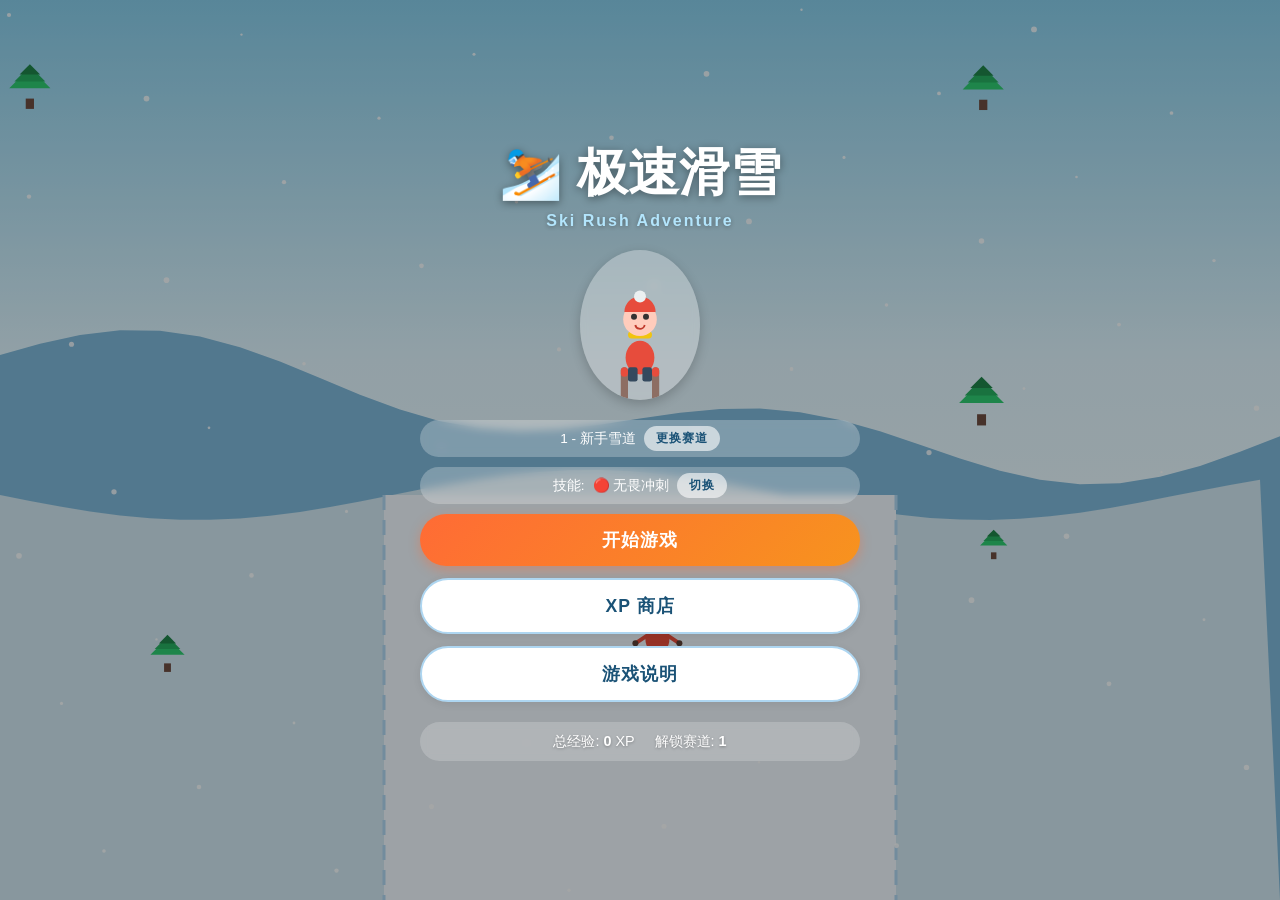
==== index.html @ 7b494aaa "feat: initial commit of Ski Rush skiing game" ====
<!DOCTYPE html>
<html lang="zh-CN">
<head>
    <meta charset="UTF-8">
    <meta name="viewport" content="width=device-width, initial-scale=1.0, user-scalable=no">
    <title>极速滑雪 - Ski Rush</title>
    <link rel="stylesheet" href="css/style.css">
</head>
<body>
    <!-- 主菜单 -->
    <div id="main-menu" class="screen active">
        <canvas id="menu-bg-canvas" class="menu-bg"></canvas>
        <div class="menu-overlay"></div>

        <div class="menu-content">
            <h1>⛷️ 极速滑雪</h1>
            <p class="subtitle">Ski Rush Adventure</p>
            <div class="character-preview">
                <canvas id="preview-canvas" width="120" height="150"></canvas>
            </div>
            <div id="track-info-bar" class="track-info-bar">
                <span id="menu-current-track">赛道 1 - 新手雪道</span>
                <button id="btn-change-track" class="btn btn-small">更换赛道</button>
            </div>
            <div id="skill-info-bar" class="track-info-bar">
                <span>技能:</span>
                <span id="menu-current-skill">🔴 无畏冲刺</span>
                <button id="btn-change-skill" class="btn btn-small">切换</button>
            </div>
            <div class="menu-buttons">
                <button id="btn-play" class="btn btn-primary">开始游戏</button>
                <button id="btn-shop" class="btn btn-secondary">XP 商店</button>
                <button id="btn-help" class="btn btn-secondary">游戏说明</button>
            </div>
            <div class="player-stats">
                <span>总经验: <strong id="menu-xp">0</strong> XP</span>
                <span>解锁赛道: <strong id="menu-level">1</strong></span>
            </div>
        </div>
    </div>

    <!-- 游戏画布区域 -->
    <div id="game-container" class="screen">
        <canvas id="game-canvas"></canvas>

        <!-- HUD -->
        <div id="hud" class="hud hidden">
            <div class="hud-top">
                <div class="hud-left">
                    <div class="hud-item">
                        <span class="hud-icon">⚡</span>
                        <span id="hud-speed">0</span> km/h
                    </div>
                    <div class="hud-item">
                        <span class="hud-icon">📍</span>
                        <span id="hud-distance">0.0</span> km
                    </div>
                </div>
                <div class="hud-center">
                    <div class="track-badge">赛道 <span id="hud-track">1</span></div>
                    <div id="hud-offroad" class="hud-offroad hidden">
                        <span>⚠️ 离开雪道!</span>
                        <span id="hud-offroad-timer">10</span>s 后扣 XP
                    </div>
                </div>
                <div class="hud-right">
                    <div class="hud-item coins">
                        <span class="hud-icon">⭐</span>
                        <span id="hud-xp">+0</span> XP
                    </div>
                </div>
            </div>

            <!-- 技能圆形按钮区域 -->
            <div id="skill-bar" class="skill-bar hidden">
                <div class="skill-circle-wrapper" id="skill-wrapper-desk">
                    <svg class="skill-ring" viewBox="0 0 72 72">
                        <circle class="skill-ring-bg" cx="36" cy="36" r="32"/>
                        <circle id="skill-ring-progress" class="skill-ring-progress" cx="36" cy="36" r="32"/>
                    </svg>
                    <button id="btn-skill" class="skill-circle-btn">🔴</button>
                    <span id="skill-timer" class="skill-timer hidden"></span>
                </div>
            </div>
        </div>

        <!-- 移动端触控区 -->
        <div id="mobile-controls" class="mobile-controls hidden">
            <div id="touch-left" class="touch-zone touch-left"></div>
            <div id="touch-right" class="touch-zone touch-right"></div>
            <!-- 移动端技能按钮（圆形进度） -->
            <div id="mobile-skill-wrapper" class="mobile-skill-wrapper">
                <div class="skill-circle-wrapper" style="width: 64px; height: 64px;">
                    <svg class="skill-ring" viewBox="0 0 72 72" style="width: 64px; height: 64px;">
                        <circle class="skill-ring-bg" cx="36" cy="36" r="32"/>
                        <circle id="skill-ring-progress-mobile" class="skill-ring-progress" cx="36" cy="36" r="32"/>
                    </svg>
                    <button id="btn-mobile-skill" class="skill-circle-btn" style="width: 56px; height: 56px; font-size: 1.4rem;">🔴</button>
                    <span id="skill-timer-mobile" class="skill-timer hidden" style="font-size: 0.9rem;"></span>
                </div>
            </div>
            <button id="btn-accelerate" class="btn-accelerate">⏩</button>
        </div>

        <!-- 桌面端提示 -->
        <div id="desktop-hint" class="desktop-hint hidden">
            <kbd>←</kbd><kbd>→</kbd> 转向　<kbd>↑</kbd> 加速　<kbd>Space</kbd> 技能
        </div>

        <!-- 结算弹窗 -->
        <div id="result-modal" class="modal hidden">
            <div class="modal-content">
                <h2>🏔️ 滑行结束</h2>
                <div class="result-stats">
                    <div class="result-item">
                        <span>赛道</span>
                        <strong id="result-track">赛道 1 - 新手雪道</strong>
                    </div>
                    <div class="result-item">
                        <span>滑行距离</span>
                        <strong id="result-distance">0.0 km</strong>
                    </div>
                    <div class="result-item">
                        <span>本局经验</span>
                        <strong id="result-xp">+0 XP</strong>
                    </div>
                </div>
                <div class="modal-buttons">
                    <button id="btn-restart" class="btn btn-primary">再来一局</button>
                    <button id="btn-menu" class="btn btn-secondary">返回菜单</button>
                </div>
            </div>
        </div>

        <!-- 暂停菜单 -->
        <div id="pause-modal" class="modal hidden">
            <div class="modal-content">
                <h2>⏸️ 暂停</h2>
                <div class="modal-buttons">
                    <button id="btn-resume" class="btn btn-primary">继续游戏</button>
                    <button id="btn-end-run" class="btn btn-secondary" style="background:#e74c3c;color:white;border:none;">结束滑行</button>
                    <button id="btn-pause-menu" class="btn btn-secondary">返回菜单</button>
                </div>
            </div>
        </div>
    </div>

    <!-- XP 商店弹窗 -->
    <div id="shop-modal" class="modal hidden">
        <div class="modal-content shop-content">
            <h2>🛍️ XP 商店</h2>
            <p class="shop-coins">当前经验: <strong id="shop-xp">0</strong> XP</p>
            <div class="shop-tabs">
                <button id="tab-track" class="shop-tab active">赛道</button>
                <button id="tab-outfit" class="shop-tab">滑雪服</button>
            </div>
            <div id="shop-items" class="shop-items"></div>
            <button id="btn-close-shop" class="btn btn-secondary">关闭</button>
        </div>
    </div>

    <!-- 赛道选择弹窗 -->
    <div id="track-modal" class="modal hidden">
        <div class="modal-content shop-content">
            <h2>🏔️ 选择赛道</h2>
            <p class="shop-coins">总经验: <strong id="track-select-xp">0</strong> XP</p>
            <div id="track-items" class="shop-items"></div>
            <button id="btn-close-track" class="btn btn-secondary">关闭</button>
        </div>
    </div>

    <!-- 技能选择弹窗 -->
    <div id="skill-modal" class="modal hidden">
        <div class="modal-content shop-content">
            <h2>🧙 选择技能小人</h2>
            <p class="shop-coins">每局可携带一个技能上场，按空格键触发</p>
            <div id="skill-items" class="shop-items"></div>
            <button id="btn-close-skill" class="btn btn-secondary">关闭</button>
        </div>
    </div>

    <!-- 帮助弹窗 -->
    <div id="help-modal" class="modal hidden">
        <div class="modal-content">
            <h2>📖 游戏说明</h2>
            <div class="help-text">
                <p><strong>操作方式:</strong></p>
                <ul>
                    <li>键盘 <kbd>←</kbd> <kbd>→</kbd> 或 <kbd>A</kbd> <kbd>D</kbd> 控制左右方向</li>
                    <li>按住 <kbd>↑</kbd> 上键加速滑行</li>
                    <li>按 <kbd>Space</kbd> 空格键触发技能</li>
                </ul>
                <p><strong>游戏规则:</strong></p>
                <ul>
                    <li>游戏开始前在主界面<strong>选择赛道和技能</strong>，撞障碍即结束</li>
                    <li>滑行中获得经验值（XP），可用 XP 解锁更高级的赛道和滑雪服</li>
                    <li>4个技能小人各有独特能力，冷却10秒，统一按空格触发：</li>
                    <ul>
                        <li>🔴 无畏冲刺：3秒无敌冲刺</li>
                        <li>🔵 急冻术：冻结移动障碍5秒</li>
                        <li>🟢 幽灵形态：碰撞体积减半5秒</li>
                        <li>🟡 经验加速：XP翻倍8秒</li>
                    </ul>
                    <li>1~5 级赛道：障碍<strong>数量</strong>越来越多；5 级后障碍<strong>难度</strong>越来越高</li>
                    <li>离开雪道会大幅减速，每 10 秒扣 1 XP</li>
                </ul>
            </div>
            <button id="btn-close-help" class="btn btn-secondary">知道了</button>
        </div>
    </div>

    <script src="js/constants.js"></script>
    <script src="js/storage.js"></script>
    <script src="js/utils.js"></script>
    <script src="js/player.js"></script>
    <script src="js/world.js"></script>
    <script src="js/game.js"></script>
    <script src="js/ui.js"></script>
    <script src="js/main.js"></script>
</body>
</html>
---- css/style.css ----
/* === 基础重置 === */
* {
    margin: 0;
    padding: 0;
    box-sizing: border-box;
    -webkit-tap-highlight-color: transparent;
    user-select: none;
}

html, body {
    width: 100%;
    height: 100%;
    overflow: hidden;
    background: #1a2a3a;
    font-family: 'Segoe UI', 'PingFang SC', 'Microsoft YaHei', sans-serif;
}

/* === 通用样式 === */
.hidden {
    display: none !important;
}

.screen {
    position: absolute;
    top: 0;
    left: 0;
    width: 100%;
    height: 100%;
    display: none;
}

.screen.active {
    display: flex;
    align-items: center;
    justify-content: center;
}

/* === 主菜单 === */
#main-menu {
    position: relative;
    flex-direction: column;
    overflow: hidden;
}

.menu-bg {
    position: absolute;
    top: 0;
    left: 0;
    width: 100%;
    height: 100%;
    z-index: 0;
}

.menu-overlay {
    position: absolute;
    top: 0;
    left: 0;
    width: 100%;
    height: 100%;
    background: rgba(0,0,0,0.35);
    z-index: 1;
}

.menu-content {
    position: relative;
    z-index: 2;
    text-align: center;
    padding: 20px;
    max-width: 480px;
    width: 100%;
}

.menu-content h1 {
    font-size: 2.5rem;
    color: white;
    text-shadow: 0 2px 8px rgba(0,0,0,0.4);
    margin-bottom: 4px;
}

.subtitle {
    font-size: 1rem;
    color: #b3e5fc;
    font-weight: 600;
    letter-spacing: 2px;
    margin-bottom: 20px;
    text-shadow: 0 1px 4px rgba(0,0,0,0.3);
}

.character-preview {
    margin-bottom: 16px;
}

#preview-canvas {
    background: rgba(255,255,255,0.3);
    border-radius: 50%;
    box-shadow: 0 4px 12px rgba(0,0,0,0.2);
    backdrop-filter: blur(4px);
}

.menu-buttons {
    display: flex;
    flex-direction: column;
    gap: 12px;
    margin-bottom: 20px;
}

.btn {
    padding: 14px 32px;
    font-size: 1.1rem;
    font-weight: 700;
    border: none;
    border-radius: 50px;
    cursor: pointer;
    transition: transform 0.15s, box-shadow 0.15s, filter 0.15s;
    letter-spacing: 1px;
    touch-action: manipulation;
}

.btn:hover {
    transform: translateY(-2px);
    box-shadow: 0 6px 16px rgba(0,0,0,0.2);
}

.btn:active {
    transform: translateY(0);
}

.btn-primary {
    background: linear-gradient(135deg, #ff6b35, #f7931e);
    color: white;
    box-shadow: 0 4px 12px rgba(255,107,53,0.4);
}

.btn-secondary {
    background: white;
    color: #1a5276;
    border: 2px solid #aed6f1;
    box-shadow: 0 2px 8px rgba(0,0,0,0.08);
}

.player-stats {
    display: flex;
    justify-content: center;
    gap: 20px;
    font-size: 0.9rem;
    color: white;
    background: rgba(255,255,255,0.2);
    padding: 10px 20px;
    border-radius: 24px;
    backdrop-filter: blur(4px);
    text-shadow: 0 1px 3px rgba(0,0,0,0.3);
}

.track-info-bar {
    display: flex;
    align-items: center;
    justify-content: center;
    gap: 8px;
    margin-bottom: 10px;
    font-size: 0.85rem;
    color: white;
    background: rgba(255,255,255,0.25);
    padding: 6px 14px;
    border-radius: 24px;
    backdrop-filter: blur(4px);
}

.btn-small {
    padding: 4px 12px;
    font-size: 0.75rem;
    border-radius: 20px;
    background: rgba(255,255,255,0.6);
    color: #1a5276;
    border: none;
    font-weight: 700;
    cursor: pointer;
}

/* === 游戏容器 === */
#game-container {
    background: #fff;
}

#game-canvas {
    display: block;
    width: 100%;
    height: 100%;
    cursor: none;
}

/* === HUD === */
.hud {
    position: absolute;
    top: 0;
    left: 0;
    width: 100%;
    padding: 12px 16px;
    pointer-events: none;
    z-index: 10;
}

.hud-top {
    display: flex;
    justify-content: space-between;
    align-items: flex-start;
}

.hud-left, .hud-right {
    display: flex;
    flex-direction: column;
    gap: 8px;
}

.hud-item {
    background: rgba(0,0,0,0.5);
    color: white;
    padding: 6px 12px;
    border-radius: 20px;
    font-size: 0.85rem;
    font-weight: 600;
    backdrop-filter: blur(4px);
}

.hud-icon {
    margin-right: 4px;
}

.track-badge {
    background: linear-gradient(135deg, #e74c3c, #c0392b);
    color: white;
    padding: 8px 16px;
    border-radius: 20px;
    font-size: 0.9rem;
    font-weight: 700;
    box-shadow: 0 2px 8px rgba(231,76,60,0.4);
}

.hud-offroad {
    margin-top: 8px;
    background: rgba(192, 57, 43, 0.9);
    color: white;
    padding: 6px 12px;
    border-radius: 12px;
    font-size: 0.78rem;
    font-weight: 700;
    text-align: center;
    animation: pulseWarning 1s infinite;
    backdrop-filter: blur(4px);
}

.hud-offroad span {
    display: block;
}

@keyframes pulseWarning {
    0%   { transform: scale(1); opacity: 1; }
    50%  { transform: scale(1.03); opacity: 0.85; }
    100% { transform: scale(1); opacity: 1; }
}

/* === 技能栏 === */
.skill-bar {
    position: absolute;
    bottom: 20px;
    left: 20px;
    display: flex;
    align-items: center;
    gap: 10px;
    pointer-events: auto;
    z-index: 20;
}

/* 圆形技能按钮 + SVG 环形冷却进度 */
.skill-circle-wrapper {
    position: relative;
    width: 72px;
    height: 72px;
}

.skill-ring {
    position: absolute;
    top: 0;
    left: 0;
    width: 100%;
    height: 100%;
    transform: rotate(-90deg);
}

.skill-ring-bg {
    fill: none;
    stroke: rgba(255,255,255,0.3);
    stroke-width: 4;
}

.skill-ring-progress {
    fill: none;
    stroke: currentColor;
    stroke-width: 4;
    stroke-linecap: round;
    stroke-dasharray: 201; /* 2 * PI * 32 */
    stroke-dashoffset: 0;
    transition: stroke-dashoffset 0.1s linear;
}

.skill-circle-btn {
    position: absolute;
    top: 50%;
    left: 50%;
    transform: translate(-50%, -50%);
    width: 60px;
    height: 60px;
    border-radius: 50%;
    border: 2px solid rgba(255,255,255,0.6);
    background: rgba(0,0,0,0.6);
    color: white;
    font-size: 1.6rem;
    display: flex;
    align-items: center;
    justify-content: center;
    cursor: pointer;
    transition: transform 0.1s;
}

.skill-circle-btn:active {
    transform: translate(-50%, -50%) scale(0.92);
}

.skill-circle-btn:disabled {
    opacity: 0.8;
    cursor: not-allowed;
}

.skill-timer {
    position: absolute;
    top: 50%;
    left: 50%;
    transform: translate(-50%, -50%);
    color: white;
    font-size: 1rem;
    font-weight: 700;
    text-shadow: 0 1px 3px rgba(0,0,0,0.8);
    pointer-events: none;
}

.skill-label {
    display: flex;
    flex-direction: column;
    gap: 2px;
}

.skill-label span:first-child {
    font-size: 0.85rem;
    color: white;
    font-weight: 700;
    text-shadow: 0 1px 3px rgba(0,0,0,0.5);
}

.skill-status {
    font-size: 0.75rem;
    color: #a0e0a0;
    text-shadow: 0 1px 3px rgba(0,0,0,0.5);
}

.skill-status.active {
    color: #ffd700;
    animation: pulseWarning 0.8s infinite;
}

.skill-status.cooldown {
    color: #ff8a80;
}

/* === 移动端控制 === */
.mobile-controls {
    position: absolute;
    bottom: 0;
    left: 0;
    width: 100%;
    height: 180px;
    z-index: 20;
    display: flex;
    pointer-events: none;
}

.touch-zone {
    flex: 1;
    pointer-events: auto;
}

.touch-left:active, .touch-right:active {
    background: rgba(255,255,255,0.08);
}

.btn-accelerate {
    position: absolute;
    bottom: 20px;
    right: 20px;
    width: 90px;
    height: 90px;
    border-radius: 50%;
    border: none;
    background: linear-gradient(135deg, #ff6b35, #f7931e);
    color: white;
    font-size: 0.85rem;
    font-weight: 700;
    box-shadow: 0 4px 12px rgba(255,107,53,0.4);
    pointer-events: auto;
    display: flex;
    align-items: center;
    justify-content: center;
    line-height: 1.2;
}

.btn-accelerate:active {
    transform: scale(0.95);
    background: linear-gradient(135deg, #e55a2b, #e0851a);
}

.mobile-skill-wrapper {
    position: absolute;
    bottom: 20px;
    left: 50%;
    transform: translateX(-50%);
    pointer-events: auto;
}

.btn-mobile-skill {
    width: 56px;
    height: 56px;
    border-radius: 50%;
    border: 2px solid rgba(255,255,255,0.8);
    background: rgba(0,0,0,0.6);
    color: white;
    font-size: 1.2rem;
    display: flex;
    align-items: center;
    justify-content: center;
    cursor: pointer;
}

.desktop-hint {
    position: absolute;
    bottom: 16px;
    left: 50%;
    transform: translateX(-50%);
    background: rgba(0,0,0,0.5);
    color: white;
    padding: 8px 16px;
    border-radius: 20px;
    font-size: 0.8rem;
    z-index: 10;
    pointer-events: none;
}

/* === 弹窗 === */
.modal {
    position: absolute;
    top: 0;
    left: 0;
    width: 100%;
    height: 100%;
    background: rgba(0,0,0,0.6);
    display: flex;
    align-items: center;
    justify-content: center;
    z-index: 100;
    backdrop-filter: blur(4px);
}

.modal-content {
    background: white;
    border-radius: 20px;
    padding: 28px 24px;
    max-width: 380px;
    width: 90%;
    text-align: center;
    box-shadow: 0 12px 40px rgba(0,0,0,0.3);
    animation: modalIn 0.3s ease-out;
}

@keyframes modalIn {
    from { opacity: 0; transform: scale(0.85) translateY(20px); }
    to { opacity: 1; transform: scale(1) translateY(0); }
}

.modal-content h2 {
    color: #1a5276;
    margin-bottom: 16px;
    font-size: 1.4rem;
}

.result-stats {
    display: flex;
    flex-direction: column;
    gap: 10px;
    margin-bottom: 20px;
}

.result-item {
    display: flex;
    justify-content: space-between;
    padding: 8px 12px;
    background: #f4f6f7;
    border-radius: 10px;
    font-size: 0.95rem;
    color: #555;
}

.result-item strong {
    color: #1a5276;
}

.result-item.highlight {
    background: linear-gradient(135deg, #fdebd0, #f9e79f);
    font-weight: 700;
    display: none;
}

.result-item.highlight.show {
    display: flex;
}

.modal-buttons {
    display: flex;
    flex-direction: column;
    gap: 10px;
}

/* === 商店 === */
.shop-content {
    max-width: 420px;
}

.shop-coins {
    font-size: 1rem;
    color: #c0392b;
    margin-bottom: 16px;
}

.shop-tabs {
    display: flex;
    gap: 8px;
    margin-bottom: 16px;
}

.shop-tab {
    flex: 1;
    padding: 10px;
    font-size: 0.9rem;
    font-weight: 600;
    border: 2px solid #aed6f1;
    background: white;
    color: #1a5276;
    border-radius: 12px;
    cursor: pointer;
    transition: all 0.2s;
}

.shop-tab.active {
    background: linear-gradient(135deg, #ff6b35, #f7931e);
    color: white;
    border-color: transparent;
    box-shadow: 0 2px 8px rgba(255,107,53,0.3);
}

.shop-items {
    display: flex;
    flex-direction: column;
    gap: 12px;
    margin-bottom: 20px;
    max-height: 50vh;
    overflow-y: auto;
    -webkit-overflow-scrolling: touch;
}

.shop-item {
    display: flex;
    align-items: center;
    gap: 14px;
    padding: 14px;
    background: #f8f9fa;
    border-radius: 14px;
    border: 2px solid transparent;
    transition: border-color 0.2s;
}

.shop-item.active-item {
    border-color: #27ae60;
    background: #eafaf1;
}

.shop-item-icon {
    width: 60px;
    height: 70px;
    flex-shrink: 0;
}

.shop-item-info {
    flex: 1;
    text-align: left;
}

.shop-item-info h3 {
    font-size: 1rem;
    color: #1a5276;
    margin-bottom: 2px;
}

.shop-item-info p {
    font-size: 0.8rem;
    color: #7f8c8d;
}

.shop-item-action {
    flex-shrink: 0;
}

.shop-item-action .btn {
    padding: 8px 18px;
    font-size: 0.85rem;
}

.owned-badge {
    background: #27ae60;
    color: white;
    padding: 6px 12px;
    border-radius: 20px;
    font-size: 0.8rem;
    font-weight: 700;
}

.equipped-badge {
    background: #3498db;
    color: white;
    padding: 6px 12px;
    border-radius: 20px;
    font-size: 0.8rem;
    font-weight: 700;
}

.locked-badge {
    background: #95a5a6;
    color: white;
    padding: 6px 12px;
    border-radius: 20px;
    font-size: 0.8rem;
    font-weight: 700;
}

.track-item-difficulty {
    display: flex;
    gap: 3px;
    margin-top: 4px;
}

.difficulty-dot {
    width: 8px;
    height: 8px;
    border-radius: 50%;
    background: #ddd;
}

.difficulty-dot.filled {
    background: #e74c3c;
}

/* === 帮助 === */
.help-text {
    text-align: left;
    font-size: 0.9rem;
    line-height: 1.7;
    color: #444;
    margin-bottom: 16px;
}

.help-text p {
    margin-top: 10px;
    font-weight: 700;
    color: #1a5276;
}

.help-text ul {
    padding-left: 20px;
    margin-top: 6px;
}

.help-text li {
    margin-bottom: 4px;
}

kbd {
    background: #eee;
    border: 1px solid #ccc;
    border-radius: 4px;
    padding: 2px 8px;
    font-size: 0.85rem;
    font-family: monospace;
}

/* === 响应式 === */
@media (min-width: 768px) {
    .menu-content h1 {
        font-size: 3.2rem;
    }

    .mobile-controls {
        display: none !important;
    }
}

@media (max-width: 767px) {
    .desktop-hint {
        display: none !important;
    }
}
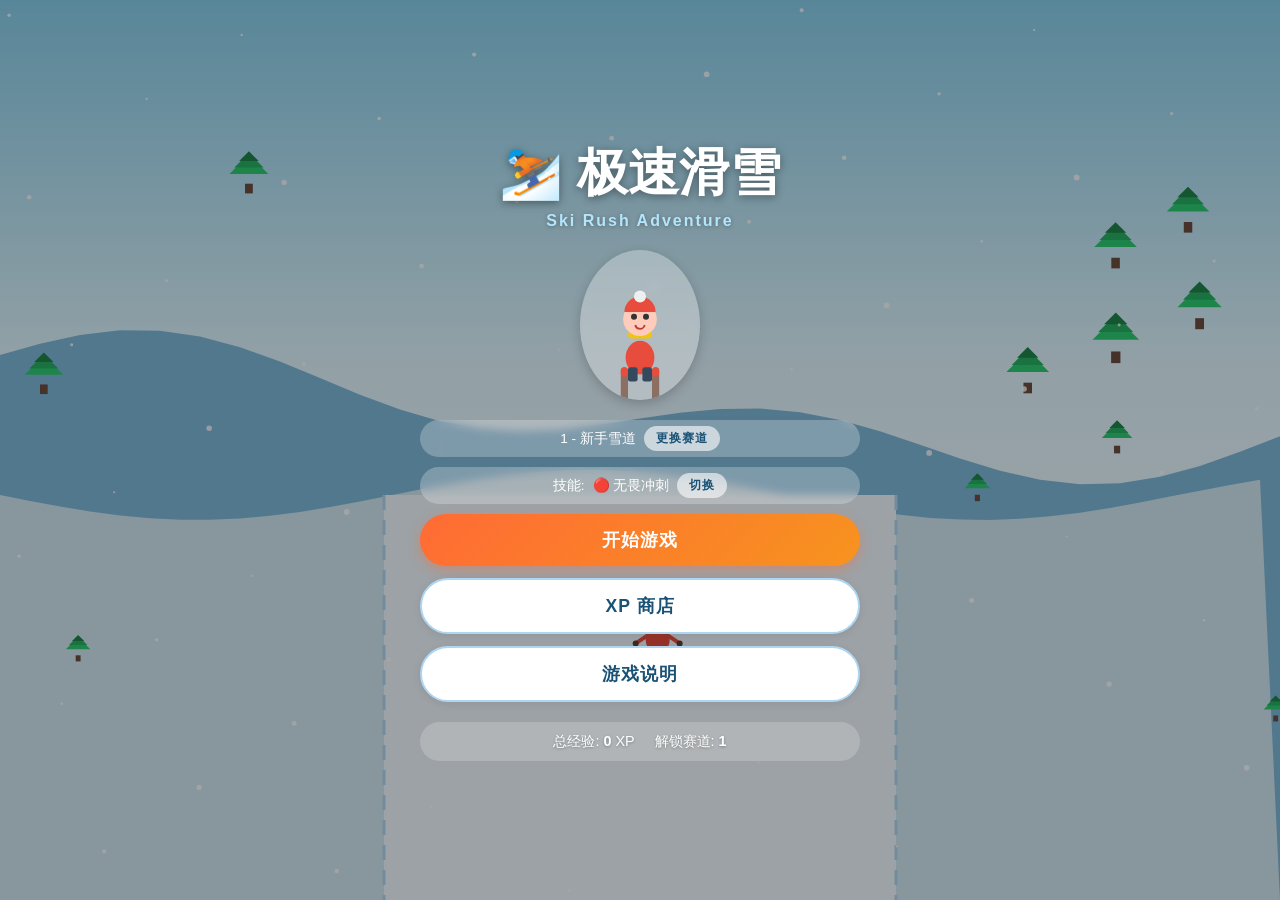
==== commit f0e34e95: "feat: add virtual joystick for mobile controls and fix track background disappearing bug" ====
--- a/index.html
+++ b/index.html
@@ -86,8 +86,12 @@
 
         <!-- 移动端触控区 -->
         <div id="mobile-controls" class="mobile-controls hidden">
-            <div id="touch-left" class="touch-zone touch-left"></div>
-            <div id="touch-right" class="touch-zone touch-right"></div>
+            <!-- 方向摇杆 -->
+            <div id="joystick-zone" class="joystick-zone">
+                <div id="joystick-base" class="joystick-base">
+                    <div id="joystick-knob" class="joystick-knob"></div>
+                </div>
+            </div>
             <!-- 移动端技能按钮（圆形进度） -->
             <div id="mobile-skill-wrapper" class="mobile-skill-wrapper">
                 <div class="skill-circle-wrapper" style="width: 64px; height: 64px;">
--- a/css/style.css
+++ b/css/style.css
@@ -391,6 +391,52 @@
     background: rgba(255,255,255,0.08);
 }
 
+/* 虚拟摇杆样式 */
+.joystick-zone {
+    position: absolute;
+    bottom: 20px;
+    left: 20px;
+    z-index: 20;
+    pointer-events: auto;
+}
+
+.joystick-base {
+    width: 110px;
+    height: 110px;
+    border-radius: 50%;
+    border: 3px solid rgba(255,255,255,0.4);
+    background: rgba(255,255,255,0.15);
+    backdrop-filter: blur(6px);
+    position: relative;
+    display: flex;
+    align-items: center;
+    justify-content: center;
+}
+
+.joystick-knob {
+    width: 44px;
+    height: 44px;
+    border-radius: 50%;
+    background: rgba(255,255,255,0.85);
+    box-shadow: 0 2px 10px rgba(0,0,0,0.25);
+    position: absolute;
+    top: 50%;
+    left: 50%;
+    transform: translate(-50%, -50%);
+    transition: none;
+    pointer-events: none;
+}
+
+.joystick-base.active {
+    background: rgba(255,255,255,0.22);
+    border-color: rgba(255,255,255,0.55);
+}
+
+.joystick-knob.moving {
+    background: rgba(255,255,255,0.95);
+}
+
+/* 加速按钮稍微上移，避免和摇杆在窄屏上打架 */
 .btn-accelerate {
     position: absolute;
     bottom: 20px;
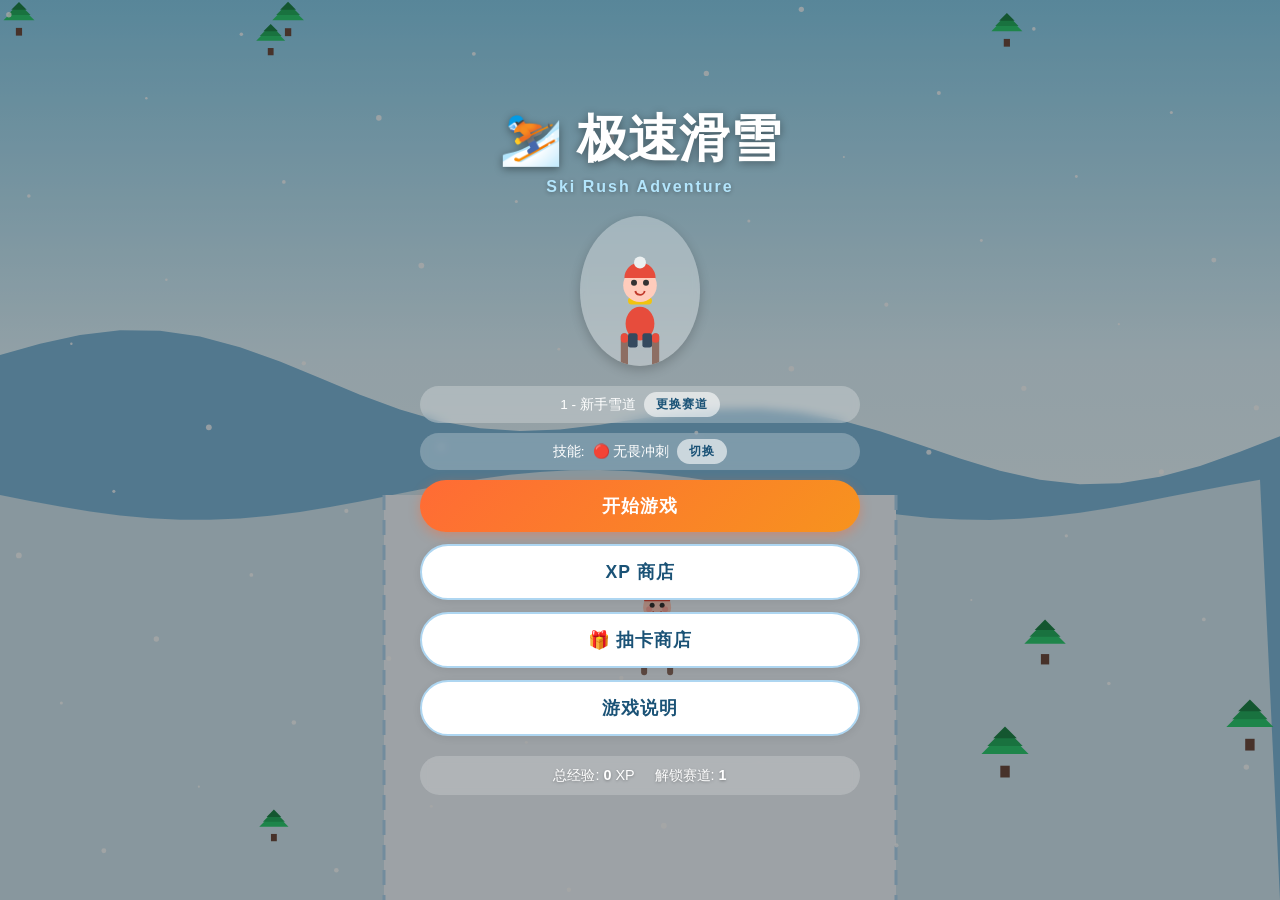
==== commit 4c53b55e: "feat: 添加抽卡卡包系统 - 三种等级卡包(普通/稀有/传说)，消耗XP抽取技能卡或经验值，含3D翻牌动画效果" ====
--- a/index.html
+++ b/index.html
@@ -30,6 +30,7 @@
             <div class="menu-buttons">
                 <button id="btn-play" class="btn btn-primary">开始游戏</button>
                 <button id="btn-shop" class="btn btn-secondary">XP 商店</button>
+                <button id="btn-gacha" class="btn btn-secondary">🎁 抽卡商店</button>
                 <button id="btn-help" class="btn btn-secondary">游戏说明</button>
             </div>
             <div class="player-stats">
@@ -157,9 +158,41 @@
             <div class="shop-tabs">
                 <button id="tab-track" class="shop-tab active">赛道</button>
                 <button id="tab-outfit" class="shop-tab">滑雪服</button>
+                <button id="tab-pack" class="shop-tab">卡包</button>
             </div>
             <div id="shop-items" class="shop-items"></div>
             <button id="btn-close-shop" class="btn btn-secondary">关闭</button>
+        </div>
+    </div>
+
+    <!-- 抽卡商店弹窗 -->
+    <div id="gacha-modal" class="modal hidden">
+        <div class="modal-content gacha-content">
+            <h2>🎁 抽卡商店</h2>
+            <p class="shop-coins">当前经验: <strong id="gacha-xp">0</strong> XP</p>
+            <div id="gacha-packs" class="gacha-packs"></div>
+            <button id="btn-close-gacha" class="btn btn-secondary">关闭</button>
+        </div>
+    </div>
+
+    <!-- 抽卡动画弹窗 -->
+    <div id="gacha-anim-modal" class="modal hidden">
+        <div class="modal-content gacha-anim-content">
+            <div id="gacha-card" class="gacha-card">
+                <div class="gacha-card-inner">
+                    <div class="gacha-card-front">
+                        <div class="gacha-card-pack-icon" id="gacha-anim-icon">🎁</div>
+                        <div class="gacha-card-text">?</div>
+                    </div>
+                    <div class="gacha-card-back" id="gacha-card-back">
+                        <div class="gacha-reward-icon" id="gacha-reward-icon">🏆</div>
+                        <div class="gacha-reward-title" id="gacha-reward-title">奖励名称</div>
+                        <div class="gacha-reward-desc" id="gacha-reward-desc">奖励描述</div>
+                    </div>
+                </div>
+            </div>
+            <div class="gacha-sparkles" id="gacha-sparkles"></div>
+            <button id="btn-gacha-ok" class="btn btn-primary" style="margin-top:20px;">太棒了!</button>
         </div>
     </div>
 
--- a/css/style.css
+++ b/css/style.css
@@ -748,10 +748,6 @@
     .menu-content h1 {
         font-size: 3.2rem;
     }
-
-    .mobile-controls {
-        display: none !important;
-    }
 }
 
 @media (max-width: 767px) {
@@ -759,3 +755,178 @@
         display: none !important;
     }
 }
+
+/* === 卡包商店 === */
+.gacha-content {
+    max-width: 420px;
+}
+
+.gacha-packs {
+    display: flex;
+    flex-direction: column;
+    gap: 14px;
+    margin-bottom: 20px;
+    max-height: 60vh;
+    overflow-y: auto;
+    -webkit-overflow-scrolling: touch;
+    padding-right: 4px;
+}
+
+.gacha-pack-item {
+    background: #f8f9fa;
+    border-radius: 16px;
+    padding: 16px;
+    border: 2px solid transparent;
+    transition: border-color 0.2s, transform 0.2s;
+    display: flex;
+    flex-direction: column;
+    gap: 10px;
+}
+
+.gacha-pack-item:hover {
+    border-color: #ff6b35;
+    transform: translateY(-1px);
+}
+
+.gacha-pack-header {
+    display: flex;
+    align-items: center;
+    gap: 12px;
+}
+
+.gacha-pack-lrg-icon {
+    font-size: 2.6rem;
+    flex-shrink: 0;
+}
+
+.gacha-pack-title h3 {
+    font-size: 1.1rem;
+    color: #1a5276;
+    margin-bottom: 2px;
+    text-align: left;
+}
+
+.gacha-pack-title p {
+    font-size: 0.8rem;
+    color: #7f8c8d;
+    text-align: left;
+}
+
+.gacha-pack-stats {
+    display: flex;
+    gap: 12px;
+    font-size: 0.8rem;
+    color: #555;
+    background: rgba(255,255,255,0.6);
+    padding: 6px 10px;
+    border-radius: 10px;
+}
+
+/* 抽卡动画 */
+.gacha-anim-content {
+    max-width: 360px;
+    position: relative;
+    overflow: visible;
+}
+
+.gacha-card {
+    width: 200px;
+    height: 260px;
+    margin: 0 auto;
+    perspective: 800px;
+}
+
+.gacha-card-inner {
+    width: 100%;
+    height: 100%;
+    position: relative;
+    transform-style: preserve-3d;
+    transition: transform 0.8s cubic-bezier(0.175, 0.885, 0.32, 1.275);
+}
+
+.gacha-card.flipped .gacha-card-inner {
+    transform: rotateY(180deg);
+}
+
+.gacha-card-front,
+.gacha-card-back {
+    position: absolute;
+    width: 100%;
+    height: 100%;
+    backface-visibility: hidden;
+    border-radius: 20px;
+    display: flex;
+    flex-direction: column;
+    align-items: center;
+    justify-content: center;
+    box-shadow: 0 8px 30px rgba(0,0,0,0.3);
+    border: 3px solid rgba(255,255,255,0.2);
+}
+
+.gacha-card-front {
+    background: linear-gradient(135deg, #667eea, #764ba2);
+    color: white;
+}
+
+.gacha-card-front .gacha-card-text {
+    font-size: 4rem;
+    font-weight: 700;
+    color: rgba(255,255,255,0.3);
+    margin-top: 8px;
+}
+
+.gacha-card-pack-icon {
+    font-size: 3.5rem;
+}
+
+.gacha-card-back {
+    transform: rotateY(180deg);
+    background: linear-gradient(135deg, #e74c3c, #c0392b);
+    color: white;
+}
+
+.gacha-reward-icon {
+    font-size: 3.5rem;
+    margin-bottom: 8px;
+}
+
+.gacha-reward-title {
+    font-size: 1.3rem;
+    font-weight: 700;
+    margin-bottom: 6px;
+}
+
+.gacha-reward-desc {
+    font-size: 0.85rem;
+    opacity: 0.9;
+    padding: 0 12px;
+}
+
+.gacha-sparkles {
+    position: absolute;
+    top: 0;
+    left: 0;
+    width: 100%;
+    height: 100%;
+    pointer-events: none;
+    z-index: 10;
+}
+
+.sparkle {
+    position: absolute;
+    font-size: 1.2rem;
+    opacity: 0;
+    animation: sparkleAnim 1.2s ease-out forwards;
+}
+
+@keyframes sparkleAnim {
+    0%   { opacity: 0; transform: scale(0.5) rotate(0deg); }
+    30%  { opacity: 1; transform: scale(1.3) rotate(20deg); }
+    100% { opacity: 0; transform: scale(0.8) rotate(45deg) translateY(-20px); }
+}
+
+/* 卡包标签页中的列表 */
+.gacha-pack-icon {
+    font-size: 2.4rem;
+    flex-shrink: 0;
+}
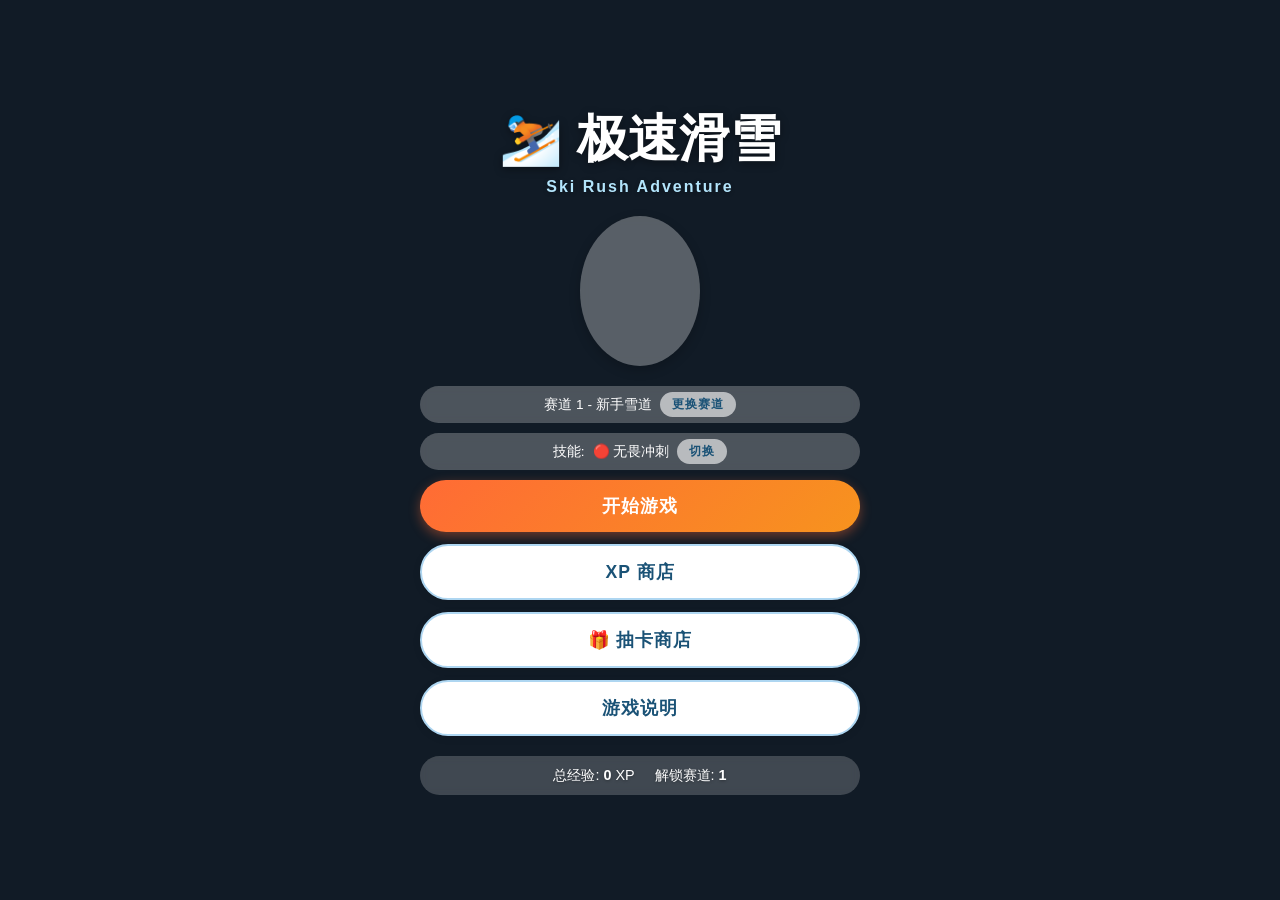
==== commit cb62d021: "fix: add cache-busting version query to JS files" ====
--- a/index.html
+++ b/index.html
@@ -246,13 +246,13 @@
         </div>
     </div>
 
-    <script src="js/constants.js"></script>
-    <script src="js/storage.js"></script>
-    <script src="js/utils.js"></script>
-    <script src="js/player.js"></script>
-    <script src="js/world.js"></script>
-    <script src="js/game.js"></script>
-    <script src="js/ui.js"></script>
-    <script src="js/main.js"></script>
+    <script src="js/constants.js?v=3"></script>
+    <script src="js/storage.js?v=3"></script>
+    <script src="js/utils.js?v=3"></script>
+    <script src="js/player.js?v=3"></script>
+    <script src="js/world.js?v=3"></script>
+    <script src="js/game.js?v=3"></script>
+    <script src="js/ui.js?v=3"></script>
+    <script src="js/main.js?v=3"></script>
 </body>
 </html>
